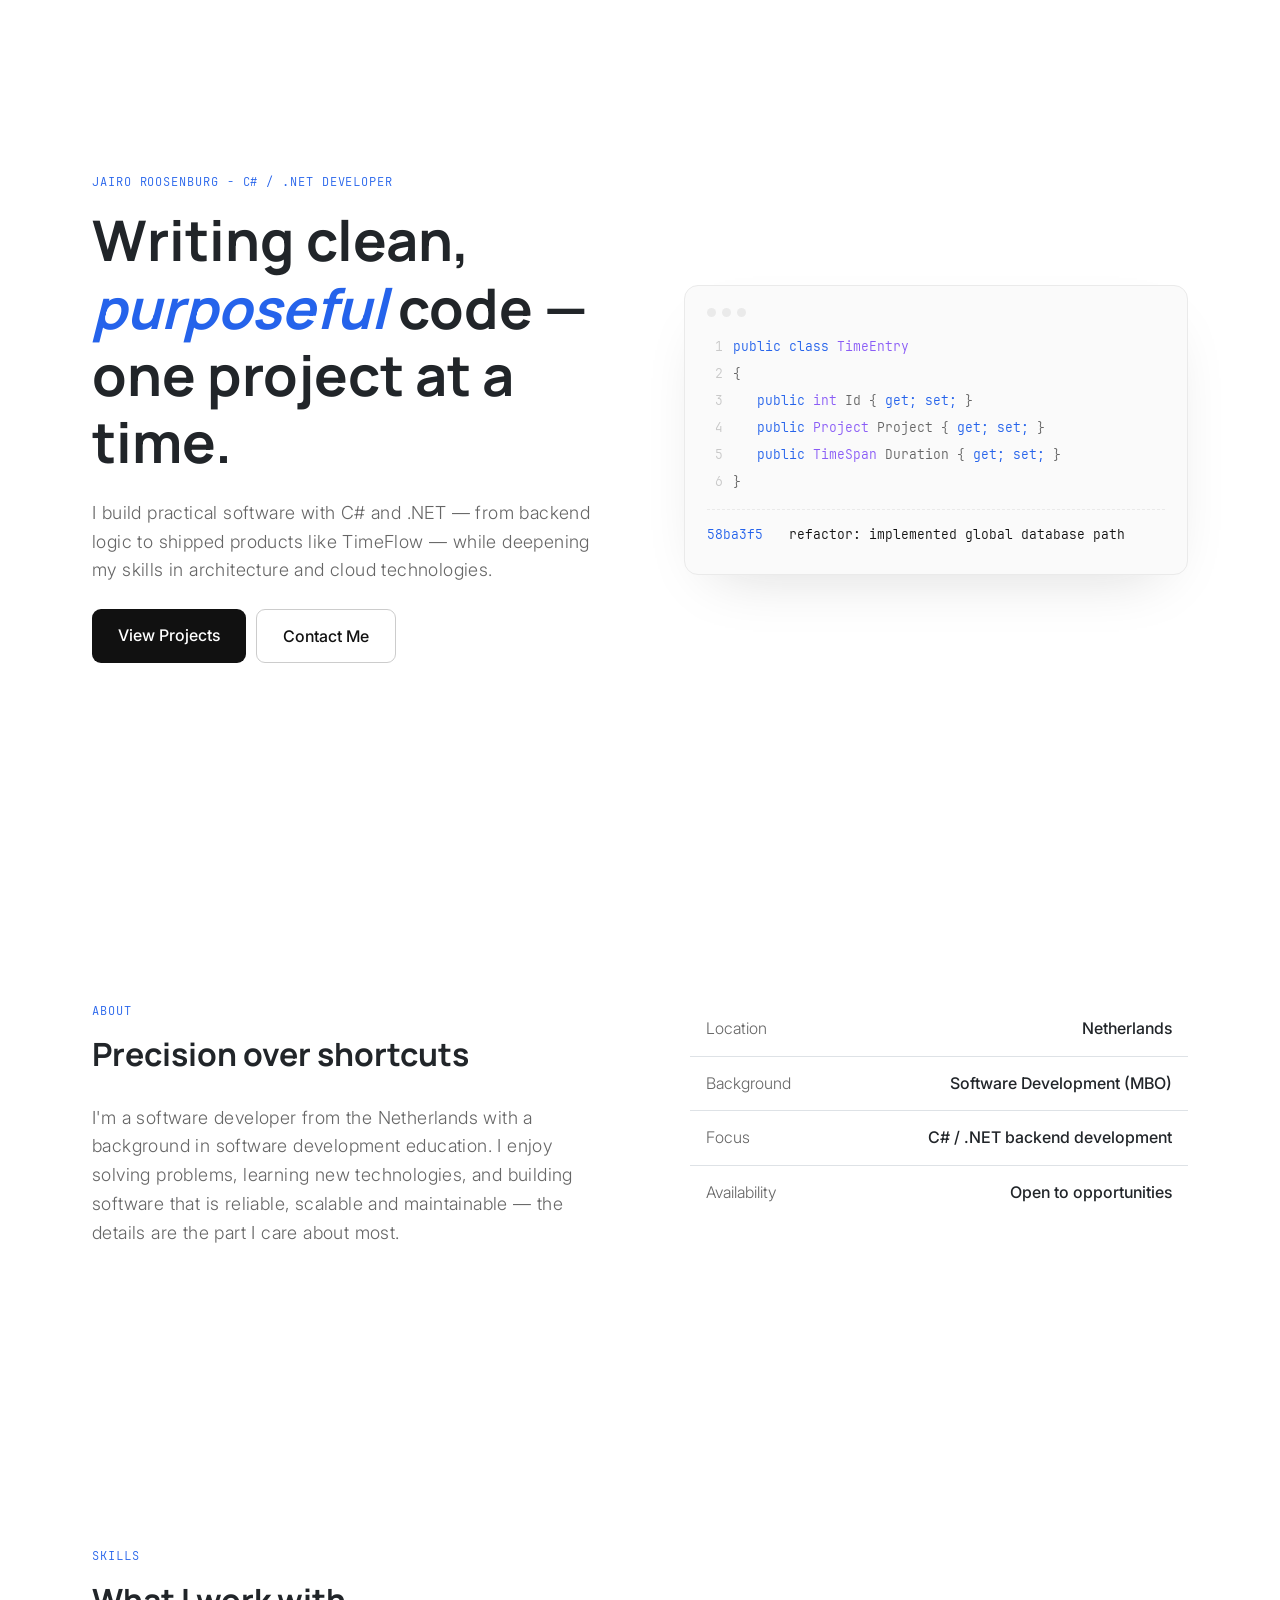
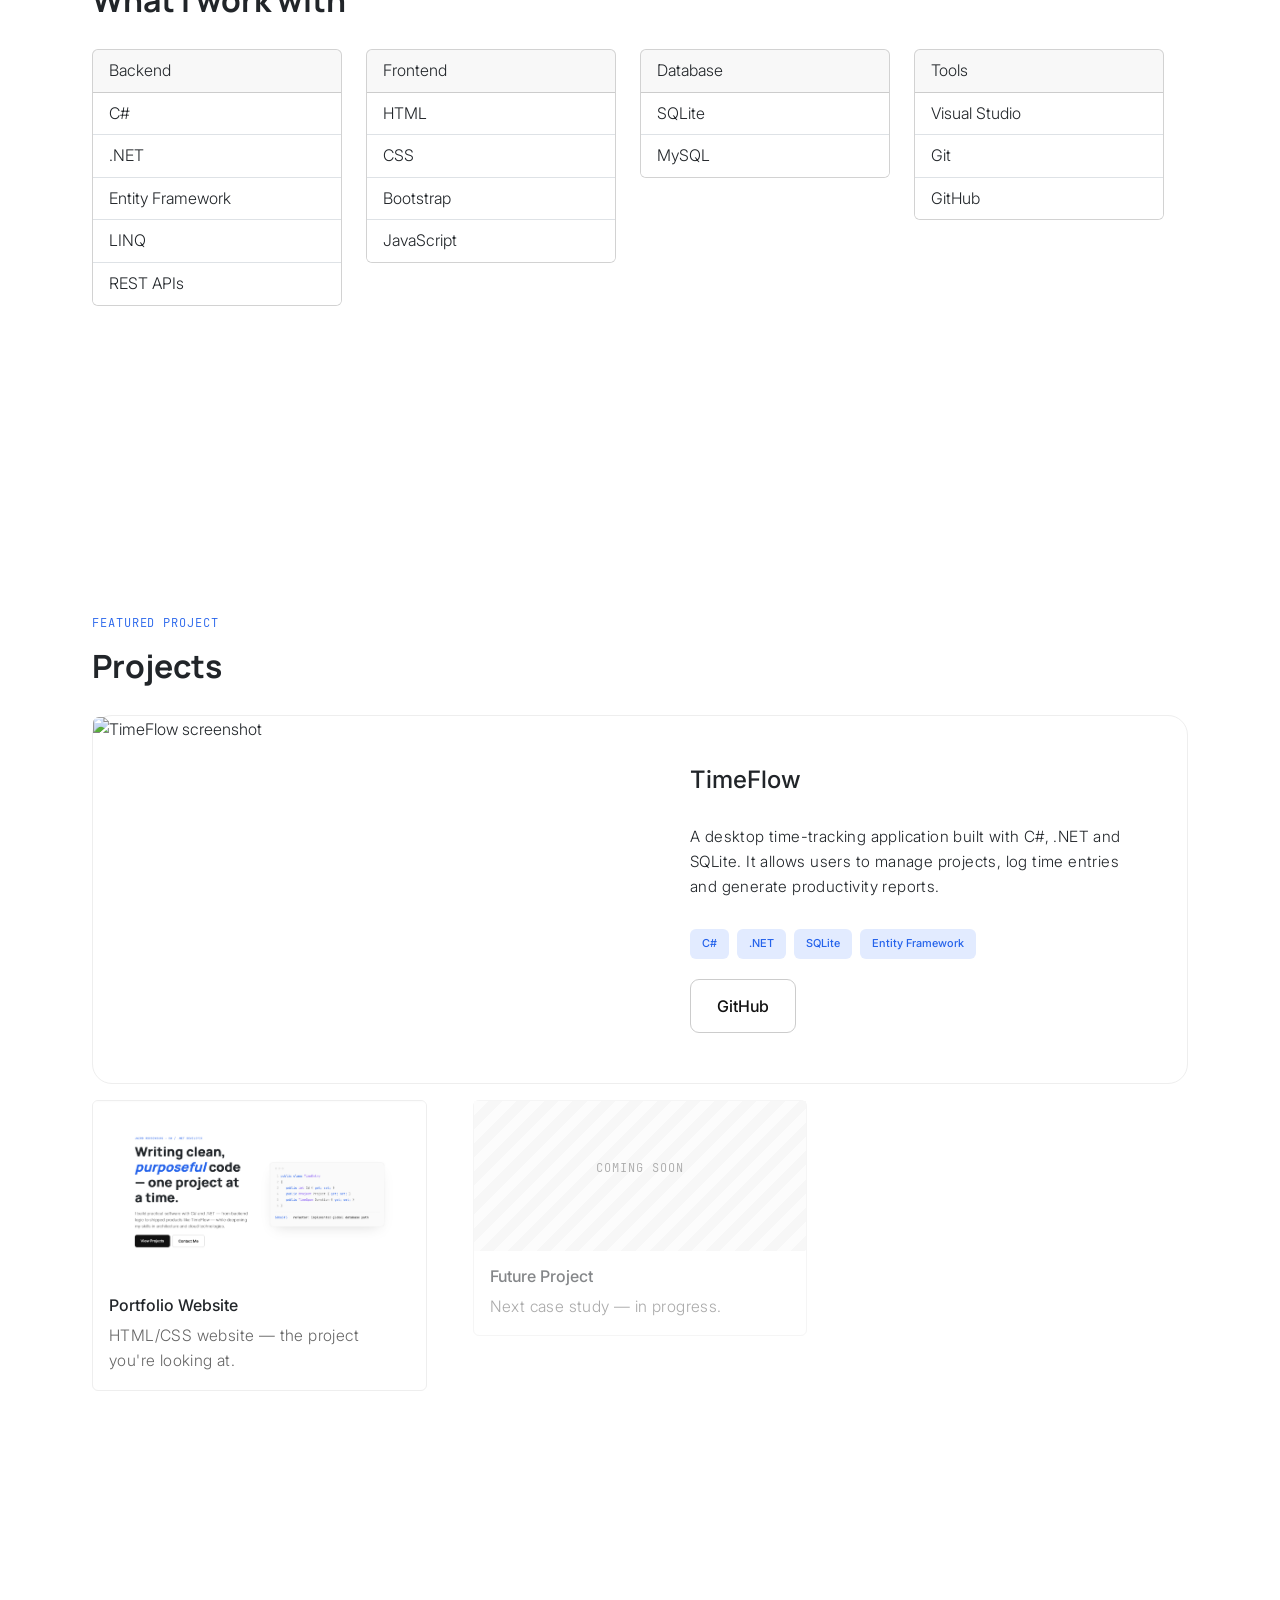
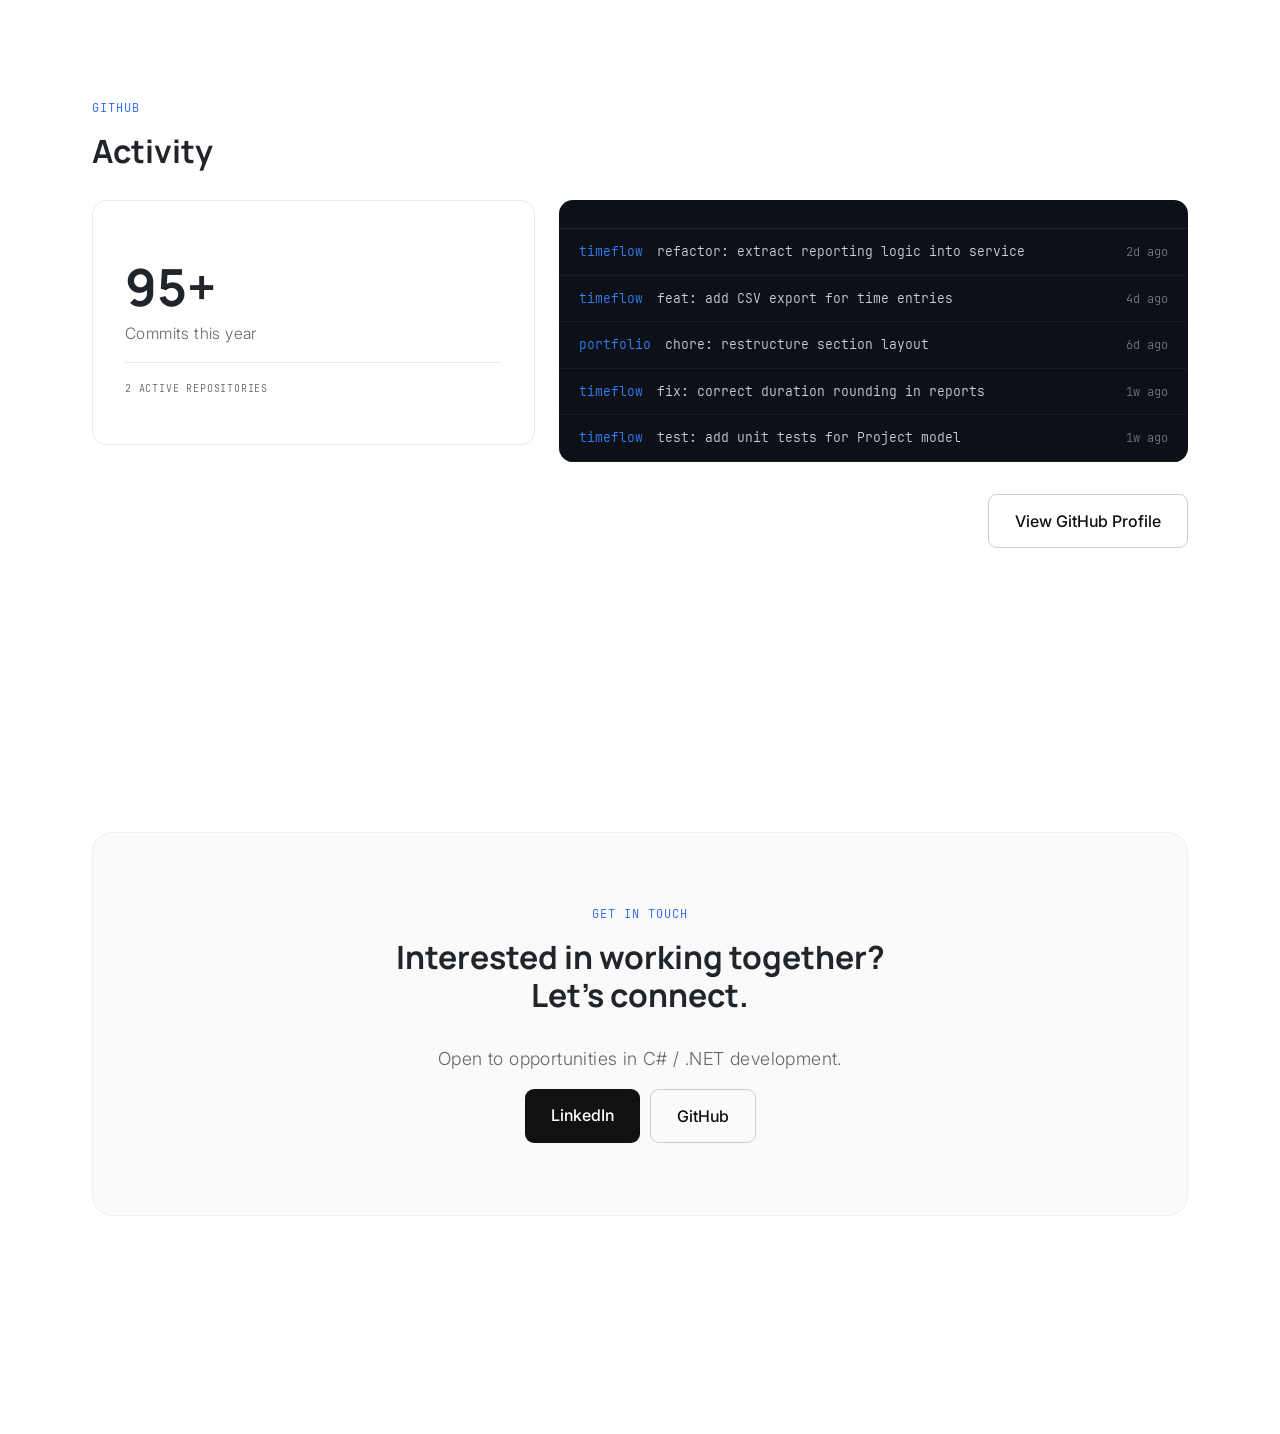
==== Index.html @ 28adeb72 "Initial commit" ====
﻿<!DOCTYPE html>
<html lang="en">
<head>
    <meta charset="utf-8" />
    <meta name="viewport" content="width=device-width, initial-scale=1.0" />
    <title>Home - Portfolio</title>
    <script type="importmap"></script>
    <link rel="stylesheet" href="lib/bootstrap/dist/css/bootstrap.min.css" />
    <link rel="stylesheet" href="css/site.css" asp-append-version="true" />
    <link rel="stylesheet" href="PortfolioWebsite.styles.css" asp-append-version="true" />
    <link rel="stylesheet" href="css/custom.css" asp-append-version="true" />
</head>
<body>
    <header>
    </header>
    <div class="container">
        <main role="main" class="pb-3">
            <div class="containe">
    <section>
        <div class="row py-4 align-items-center hero-section">
            <div class="col">
                <span class="mono">Jairo Roosenburg - C# / .NET Developer</span>
                <h1 class="display-4 fw-semibold">Writing clean, <em>purposeful</em> code — one project at a time.</h1>
                <div class="md-6">
                    <div class="my-4">
                        <p>I build practical software with C# and .NET — from backend logic to shipped products like
                            TimeFlow — while deepening my skills in architecture and cloud technologies.</p>
                    </div>
                    <div class="my-4 btn-row">
                        <a href="#projects" class="btn btn-primary">View Projects</a>
                        <a href="https://www.linkedin.com/in/jairo-roosenburg/"
                            class="btn btn-outline-secondary" target="_blank" rel="noreferrer noopener">Contact Me</a>
                    </div>
                </div>
            </div>
            <div class="col">
                <div class="code-card">
                    <div class="dots">
                        <span></span><span></span><span></span>
                    </div>
                    <div class="code-line">
                        <span class="ln">1</span>
                        <span>
                            <span class="kw">public class</span>
                            <span class="ty">TimeEntry</span>
                        </span>
                    </div>
                    <div class="code-line">
                        <span class="ln">2</span>
                        <span>{</span>
                    </div>
                    <div class="code-line">
                        <span class="ln">3</span>
                        <span>&nbsp;&nbsp;
                            <span class="kw">public</span>
                            <span class="ty">int</span> Id {
                            <span class="kw">get; set;</span> }</span>
                    </div>
                    <div class="code-line"><span class="ln">4</span><span>&nbsp;&nbsp;&nbsp;<span
                                class="kw">public</span>
                            <span class="ty">Project</span> Project { <span class="kw">get; set;</span> }</span></div>
                    <div class="code-line"><span class="ln">5</span><span>&nbsp;&nbsp;&nbsp;<span
                                class="kw">public</span>
                            <span class="ty">TimeSpan</span> Duration { <span class="kw">get; set;</span> }</span></div>
                    <div class="code-line"><span class="ln">6</span><span>}</span></div>
                    <div class="code-line commit"><span class="hash">58ba3f5</span>&nbsp; refactor: implemented global database path</div>
                </div>
            </div>
        </div>
    </section>
    <section>
        <div class="row my-5 py-4 about-grid">
            <div class="col">
                <span class="mono">About</span>
                <h2>Precision over shortcuts</h2>
                <p>I'm a software developer from the Netherlands with a background in software development education. I
                    enjoy solving problems, learning new technologies, and building software that is reliable, scalable
                    and maintainable — the details are the part I care about most.</p>
            </div>
            <div class="col">
                <ul class="list-group list-group-flush info-list">
                    <li class="list-group-item d-flex justify-content-between align-items-start"><span>Location</span>
                        <span>Netherlands</span>
                    </li>
                    <li class="list-group-item d-flex justify-content-between align-items-start"><span>Background</span>
                        <span>Software Development (MBO)</span>
                    </li>
                    <li class="list-group-item d-flex justify-content-between align-items-start"><span>Focus</span>
                        <span>C# / .NET backend development</span>
                    </li>
                    <li class="list-group-item d-flex justify-content-between align-items-start">
                        <span>Availability</span> <span>Open to opportunities</span>
                    </li>
                </ul>
            </div>
        </div>
    </section>
    <section>
        <div class="row my-5 py-4">
            <span class="mono">Skills</span>
            <h2>What I work with</h2>
            <div class="row">
                <div class="col">
                    <div class="card">
                        <div class="card-header">
                            Backend
                        </div>
                        <ul class="list-group list-group-flush">
                            <li class="list-group-item">C#</li>
                            <li class="list-group-item">.NET</li>
                            <li class="list-group-item">Entity Framework</li>
                            <li class="list-group-item">LINQ</li>
                            <li class="list-group-item">REST APIs</li>
                        </ul>
                    </div>
                </div>
                <div class="col">
                    <div class="card">
                        <div class="card-header">
                            Frontend
                        </div>
                        <ul class="list-group list-group-flush">
                            <li class="list-group-item">HTML</li>
                            <li class="list-group-item">CSS</li>
                            <li class="list-group-item">Bootstrap</li>
                            <li class="list-group-item">JavaScript</li>
                        </ul>
                    </div>
                </div>
                <div class="col">
                    <div class="card">
                        <div class="card-header">
                            Database
                        </div>
                        <ul class="list-group list-group-flush">
                            <li class="list-group-item">SQLite</li>
                            <li class="list-group-item">MySQL</li>
                        </ul>
                    </div>
                </div>
                <div class="col">
                    <div class="card">
                        <div class="card-header">
                            Tools
                        </div>
                        <ul class="list-group list-group-flush">
                            <li class="list-group-item">Visual Studio</li>
                            <li class="list-group-item">Git</li>
                            <li class="list-group-item">GitHub</li>
                        </ul>
                    </div>
                </div>
            </div>
        </div>
    </section>
    <section>
        <div class="row my-5 py-5" id="projects">
            <div class="">
                <span class="mono">Featured project</span>
                <h2>Projects</h2>
                <div class="row">
                    <div class="col">
                        <div class="card mb-3 featured-project project-card">
                            <div class="row g-0">
                                <div class="col-md-6">
                                    <img src="https://github.com/jairorose/TimeFlow/blob/main/Screenshots/main_menu.png?raw=true"
                                        class="img-fluid rounded-start" alt="TimeFlow screenshot">
                                </div>
                                <div class="col-md-6 featured-content">
                                    <div class="card-body">
                                        <h5 class="card-title">TimeFlow</h5>
                                        <p class="card-body">A desktop time-tracking application built with C#, .NET and
                                            SQLite. It allows users to manage projects, log time entries and generate
                                            productivity reports.</p>
                                        <div class="tag-row">
                                            <span class="tag">C#</span>
                                            <span class="tag">.NET</span>
                                            <span class="tag">SQLite</span>
                                            <span class="tag">Entity Framework</span>
                                        </div>
                                        <div class="btn-row">
                                            <!-- <a href="#" class="btn btn-primary">Read more</a> -->
                                            <a href="https://github.com/jairorose/TimeFlow"
                                                class="btn btn-outline-secondary" target="_blank" rel="noreferrer noopener">GitHub</a>
                                        </div>
                                    </div>
                                </div>
                            </div>
                        </div>
                    </div>
                </div>
                <div class="row project-grid">
                    <div class="col">
                        <div class="card project-card">
                            <img src="img/hero-banner-portfolio.png"
                                class="card-img-top" alt="...">
                            <div class="card-body">
                                <h5 class="card-title">Portfolio Website</h5>
                                <p class="card-text">HTML/CSS website — the project you're looking at.</p>
                            </div>
                        </div>
                    </div>
                    <div class="col">
                        <div class="card project-card soon">
                            <div class="proj-placeholder">
                                <span class="mono">Coming soon</span>
                            </div>
                            <div class="card-body">
                                <h5 class="card-title">Future Project</h5>
                                <p class="card-text">Next case study — in progress.</p>
                            </div>
                        </div>
                    </div>
                </div>
            </div>
        </div>
    </section>
    <section>
        <div class="my-5 py-4">
            <span class="mono">GitHub</span>
            <h2>Activity</h2>
            <div class="row">
                <div class="col-5">
                    <div class="card gh-card">
                        <div class="card-body">
                            <h5 class="card-title gh-num">95+</h5>
                            <p class="card-text">Commits this year</p>
                            <p class="mono gh-repos">2 active repositories</p>
                        </div>
                    </div>
                </div>
                <div class="col-7">
                    <div class="gh-feed">
                        <div class="bar">
                            <span></span><span></span><span></span>
                        </div>
                        <div class="gh-row">
                            <span class="repo">timeflow</span>
                            <span class="msg">refactor: extract reporting logic into service</span>
                            <span class="time">2d ago</span>
                        </div>
                        <div class="gh-row">
                            <span class="repo">timeflow</span>
                            <span class="msg">feat: add CSV export for time entries</span>
                            <span class="time">4d ago</span>
                        </div>
                        <div class="gh-row">
                            <span class="repo">portfolio</span>
                            <span class="msg">chore: restructure section layout</span>
                            <span class="time">6d ago</span>
                        </div>
                        <div class="gh-row">
                            <span class="repo">timeflow</span>
                            <span class="msg">fix: correct duration rounding in reports</span>
                            <span class="time">1w ago</span>
                        </div>
                        <div class="gh-row">
                            <span class="repo">timeflow</span>
                            <span class="msg">test: add unit tests for Project model</span>
                            <span class="time">1w ago</span>
                        </div>
                    </div>
                </div>
            </div>
            <div class="gh-button">
                <a href="https://github.com/jairorose" target="_blank" rel="noreferrer noopener" class="btn btn-outline-secondary">View GitHub Profile</a>
            </div>
        </div>
    </section>
    <section>
        <div class="row my-5 py-4">
            <div class="col">
                <div class="contact-box">
                    <span class="mono">Get in touch</span>
                    <h2>Interested in working together?
                        <br />Let's connect.
                    </h2>
                    <p>Open to opportunities in C# / .NET development.</p>
                    <div class="btn-row">
                        <a href="https://www.linkedin.com/in/jairo-roosenburg/" target="_blank" rel="noreferrer noopener" class="btn btn-primary"
                            role="button">LinkedIn</a>
                        <a href="https://github.com/jairorose" target="_blank" rel="noreferrer noopener" class="btn btn-outline-secondary">GitHub</a>
                    </div>
                </div>
            </div>
        </div>
    </section>
</div>
        </main>
    </div>

    <footer class="footer text-muted">
    </footer>
    <script src="lib/jquery/dist/jquery.min.js"></script>
    <script src="lib/bootstrap/dist/js/bootstrap.bundle.min.js"></script>
    <script src="js/site.js" asp-append-version="true"></script>
</body>
</html>
---- css/site.css ----
html {
  font-size: 14px;
}

@media (min-width: 768px) {
  html {
    font-size: 16px;
  }
}

.btn:focus, .btn:active:focus, .btn-link.nav-link:focus, .form-control:focus, .form-check-input:focus {
  box-shadow: 0 0 0 0.1rem white, 0 0 0 0.25rem #258cfb;
}

html {
  position: relative;
  min-height: 100%;
}

body {
  margin-bottom: 60px;
}

.form-floating > .form-control-plaintext::placeholder, .form-floating > .form-control::placeholder {
  color: var(--bs-secondary-color);
  text-align: end;
}

.form-floating > .form-control-plaintext:focus::placeholder, .form-floating > .form-control:focus::placeholder {
  text-align: start;
}
---- css/custom.css ----
@font-face {
    font-family: "Jetbrains Mono";
    src: url(../fonts/JetBrainsMono-Light.woff2) format("woff2");
    font-weight: 400;
    font-style: normal;
}

@font-face {
    font-family: "Inter";
    src: url(../fonts/Inter_24pt-Light.ttf);
    font-weight: 400;
    font-style: normal;
}

@font-face {
    font-family: "Inter";
    src: url(../fonts/Inter_18pt-Medium.ttf);
    font-weight: 600;
    font-style: bold;
}

@font-face {
    font-family: "Manrope";
    src: url(../fonts/Manrope-Bold.ttf);
}

body {
    font-family: Inter;
    line-height: 1.6;
}

h1, h2 {
    font-family: Manrope, sans-serif;
}

h2 {
    padding-bottom: 22px;
}

.hero-section {
    height: 80vh;
    gap: 64px;
}

.mono {
    font-family: "Jetbrains Mono", monospace;
    color: #2563EB;
    font-size: 0.72em;
    letter-spacing: 0.08em;
    text-transform: uppercase;
    margin-bottom: 15px;
    display: flex;
}

em {
    color: #2563EB;
}

p {
    color: #666;
    font-family: Inter;
    font-size: 1.12em;
    letter-spacing: 0.4px;
    
}

.btn {
    padding: 14px 26px;
    border-radius: 9px;
    font-weight: 600;
}

.btn-primary {
    background-color: #111;
    border: #111;
}

.btn-primary:hover {
    background-color: #2563EB;
}

.btn-outline-secondary {
    border-color: #ccc;
    color: #111;
}

.btn-outline-secondary:hover {
    border-color: #111;
    background-color: transparent;
    color: #111;
}

li span:first-child {
    color: #666
}

li span:last-child {
    font-weight: 600;
}

.info-list li {
    padding-top: 14px;
    padding-bottom: 14px;
}

section {
    padding: 70px 0;
}

.container {
    max-width: 1120px;
}

.about-grid {
    gap: 75px;
}

.contact-box {
    border-radius: 20px;
    text-align: center;
    border: 1px solid;
    border-color: #eee;
    background-color: #fafafa;
    padding: 72px 48px;
}

.contact-box span {
    display: block;
}

.tag {
    padding: 6px 12px;
    font-size: 0.78em;
    border-radius: 6px;
    background-color: #e2ebff;
    color: #2563EB;
    font-family: Inter, sans-serif;
    font-weight: 600;
}

.tag-row {
    display: flex;
    gap: 8px;
}

.btn-row {
    display: flex;
    gap: 10px;
}

.contact-box .btn-row {
    justify-content: center;
}

.project-card {
    border: 1px solid #eee;
}

.card-title {
    font-size: 1rem;
    font-weight: 600;
}

.card-body {
    font-size: 0.88em;
}

.project-grid {
    display: grid;
    grid-template-columns: repeat(3, 1fr);
    gap: 22px;
}

.featured-project {
    border-radius: 20px;
}

.featured-project h5 {
    font-size: 1.5rem;
    margin-bottom: 30px;
}

.featured-project p {
    font-size: 1.1em;
    margin-bottom: 30px;
}

.featured-project .card-body {
    padding: 0;
}

.featured-content {
    padding: 50px;
}

.featured-content .tag-row {
    margin-bottom: 20px;
}

.code-card {
    background: #FAFAFA;
    border: 1px solid #EAEAEA;
    border-radius: 14px;
    padding: 22px 22px 26px;
    font-family: "JetBrains Mono",monospace;
    font-size: 0.82rem;
    box-shadow: 0 24px 60px -30px rgba(17,17,17,.18);
}

.code-card .dots {
    display: flex;
    gap: 6px;
    margin-bottom: 16px;
}

.code-line {
    display: flex;
    gap: 10px;
    padding: 3px 0;
    color: rgb(102, 102, 102);
}

.code-line .ln {
    color: #C9C9C9;
    width: 16px;
    text-align: right;
}

.code-line .kw, .code-line .hash {
    color: #2563EB;
}

.code-line .ty {
    color: #8A5CF6;
}

.code-card .dots span {
    width: 9px;
    height: 9px;
    border-radius: 50%;
    background: #EAEAEA;
}

.code-line.commit {
    margin-top: 14px;
    padding-top: 14px;
    border-top: 1px dashed #EAEAEA;
    color: #111;
}

.gh-feed {
    background: #0D1117;
    border-radius: 14px;
    overflow: hidden;
    color: #C9D1D9;
    font-family: 'JetBrains Mono',monospace;
    font-size: 0.82rem;
}

.gh-feed .bar {
    display: flex;
    gap: 6px;
    padding: 14px 18px;
    border-bottom: 1px solid #21262D;
}

.gh-feed .gh-row {
    display: flex;
    gap: 14px;
    padding: 12px 20px;
    border-bottom: 1px solid #161B22;
    align-items: baseline;
}

.gh-feed .repo {
    color: #2F81F7;
    flex: 0 0 auto;
}

.gh-feed .msg {
    color: #C9D1D9;
    flex: 1;
    overflow: hidden;
    text-overflow: ellipsis;
    white-space: nowrap;
}

.gh-feed .time {
    color: #6E7681;
    flex: 0 0 auto;
    font-size: 0.76rem;
}

.gh-num {
    font-family: 'Manrope';
    font-weight: 800;
    font-size: 3.2rem;
    line-height: 1;
}

.gh-repos {
    color: #666;
    padding-top: 18px;
    border-top: 1px solid #EAEAEA;
}

.gh-card .card-body {
    padding: 60px 32px 32px 32px;
}

.gh-card {
    border-radius: 14px;
    border: 1px solid #EAEAEA;
}

.gh-button {
    display: flex;
    justify-content: right;
    margin-top: 32px;
}

.proj-placeholder {
    position: relative;
    height: 150px;
    overflow: hidden;
    background: repeating-linear-gradient(135deg, #FAFAFA 0 10px, #F2F2F2 10px 20px);
    border-bottom: 1px solid var(--border);
    display: flex;
    align-items: center;
    justify-content: center;
}

.proj-placeholder .mono {
    color: #666666;
}

.project-card.soon {
    opacity: 0.55;
}
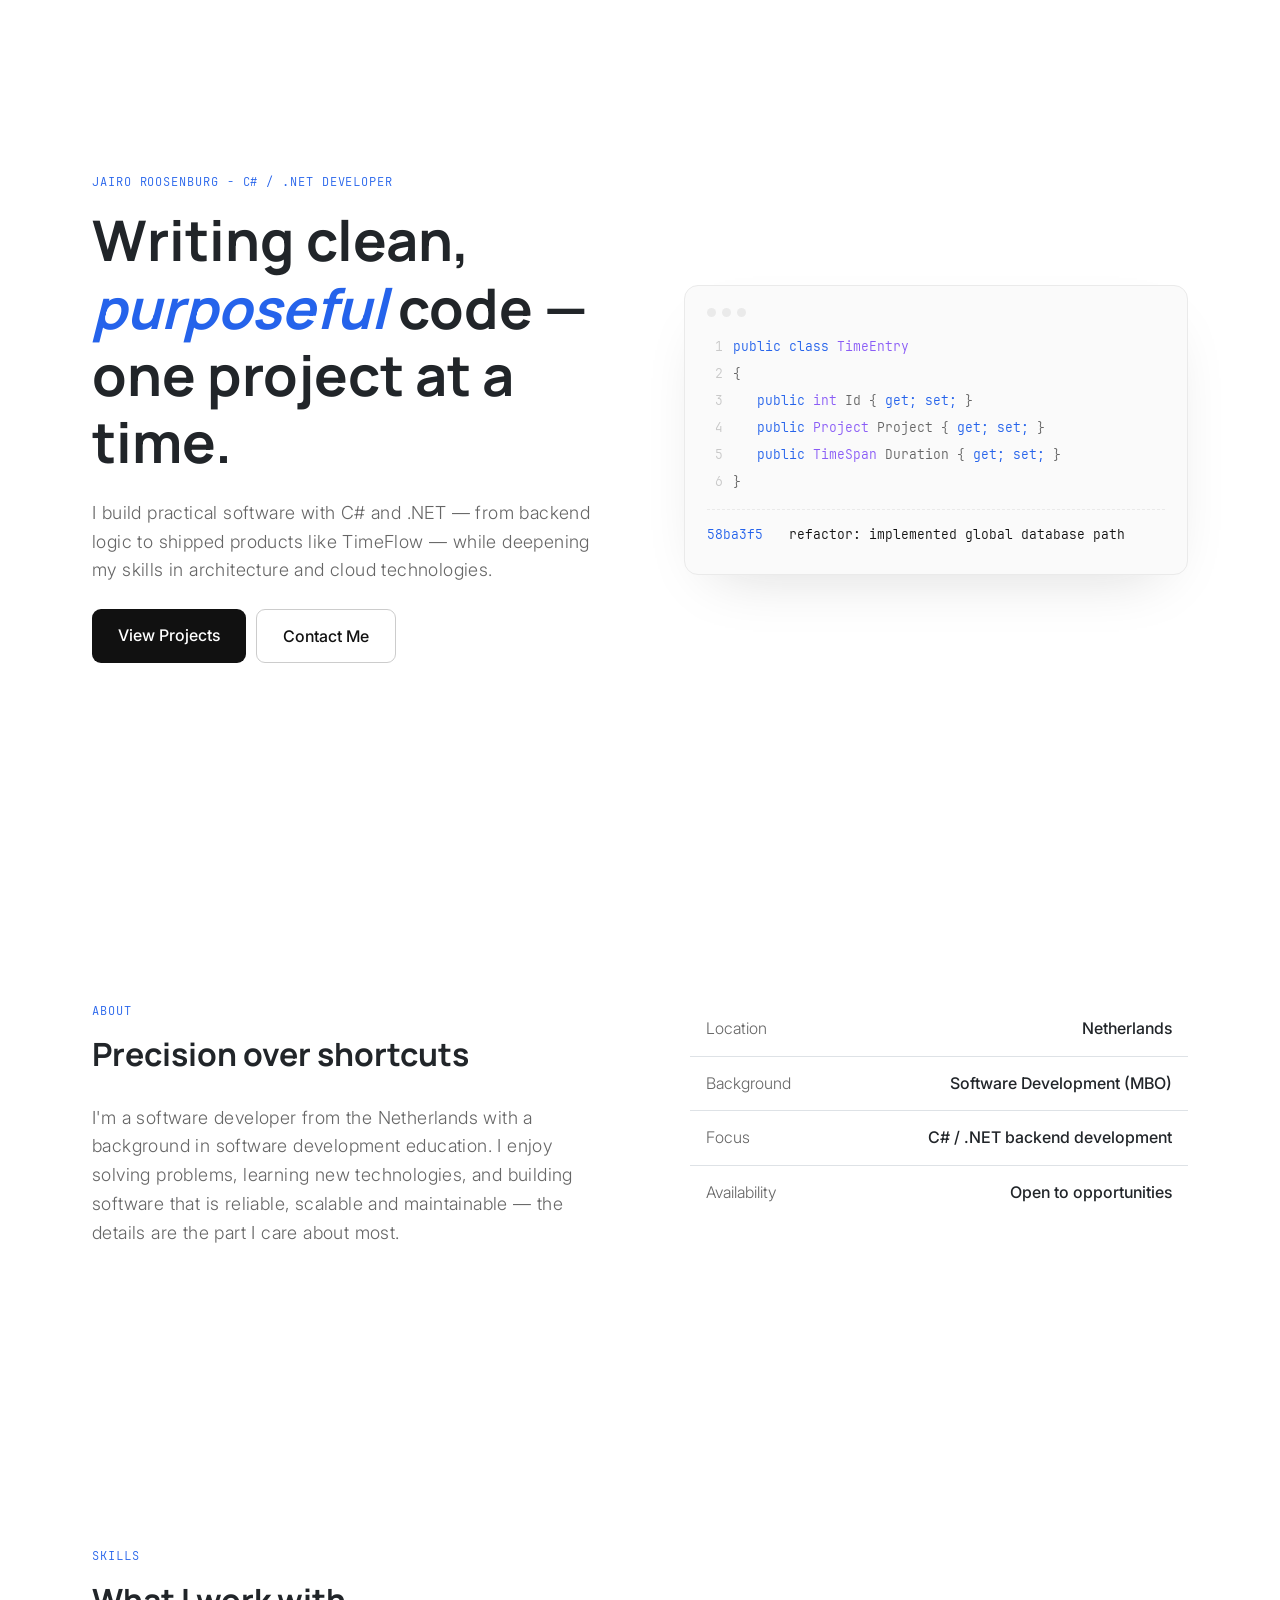
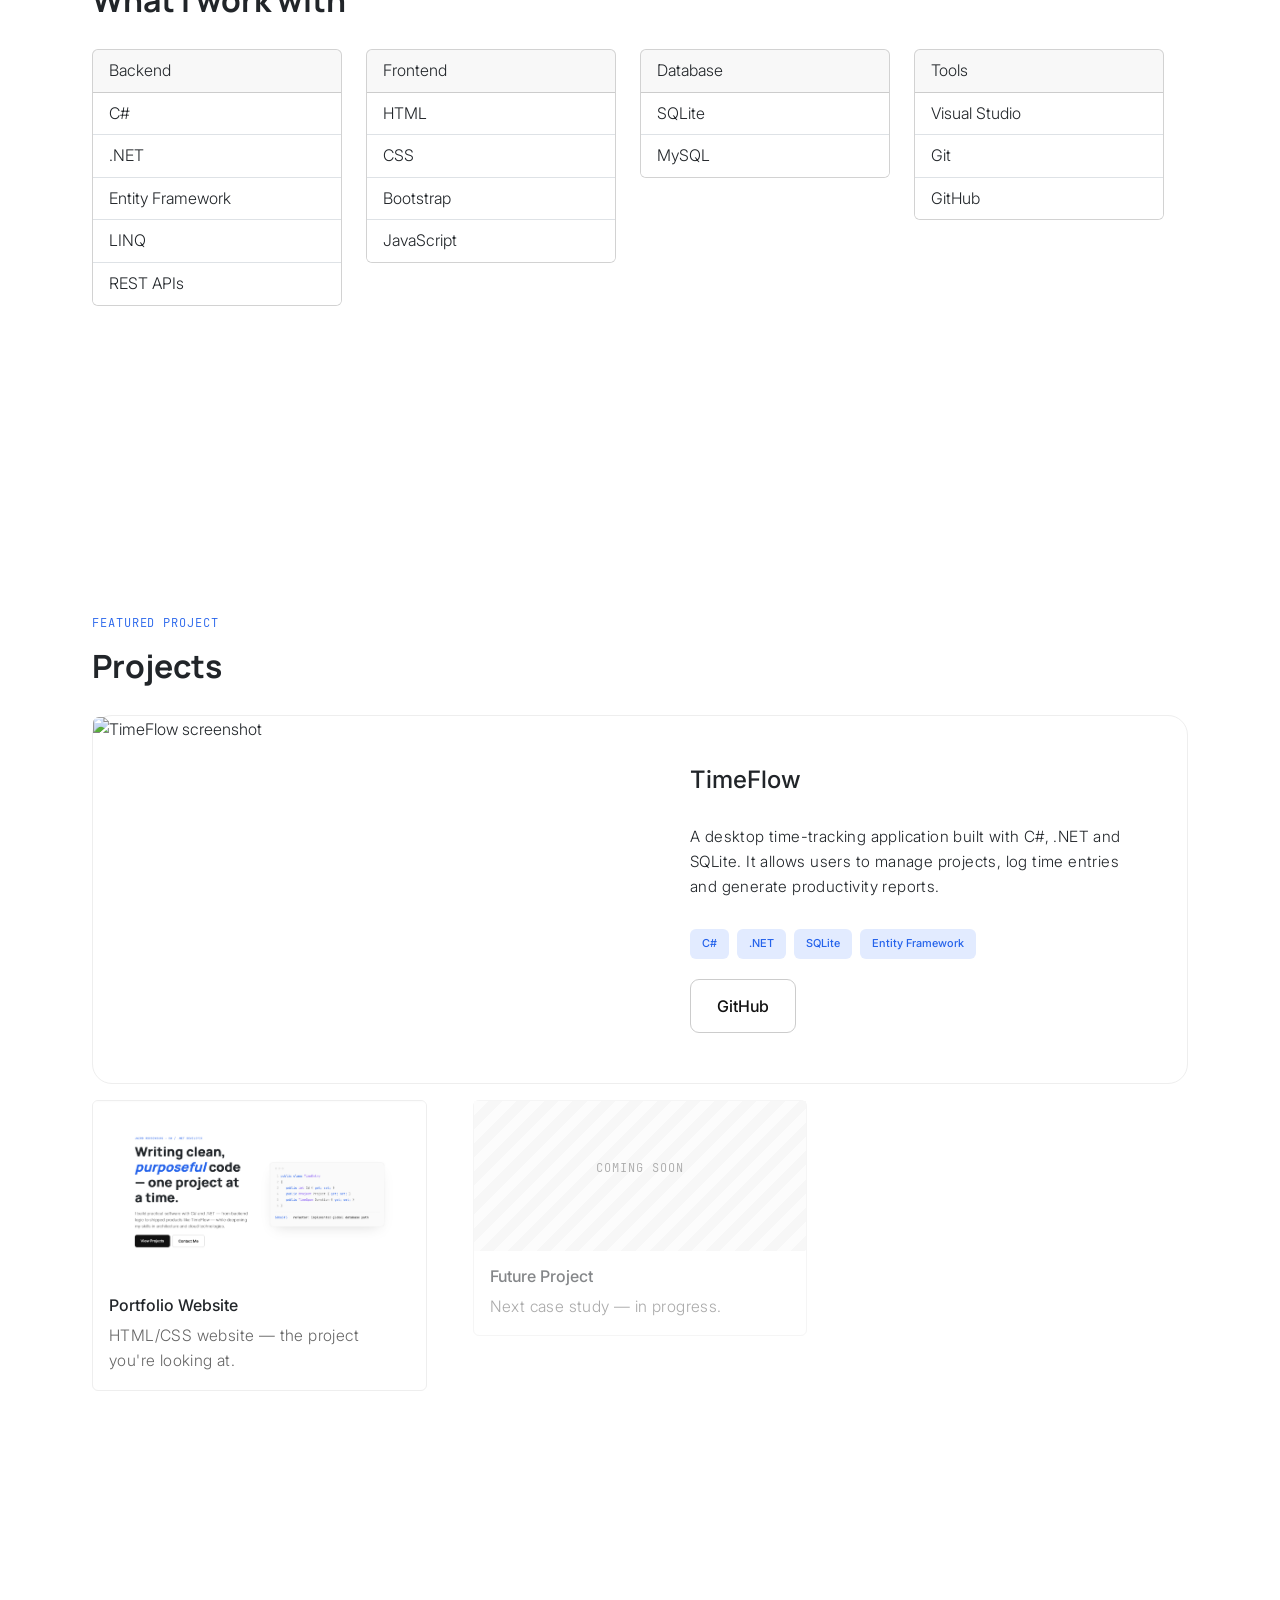
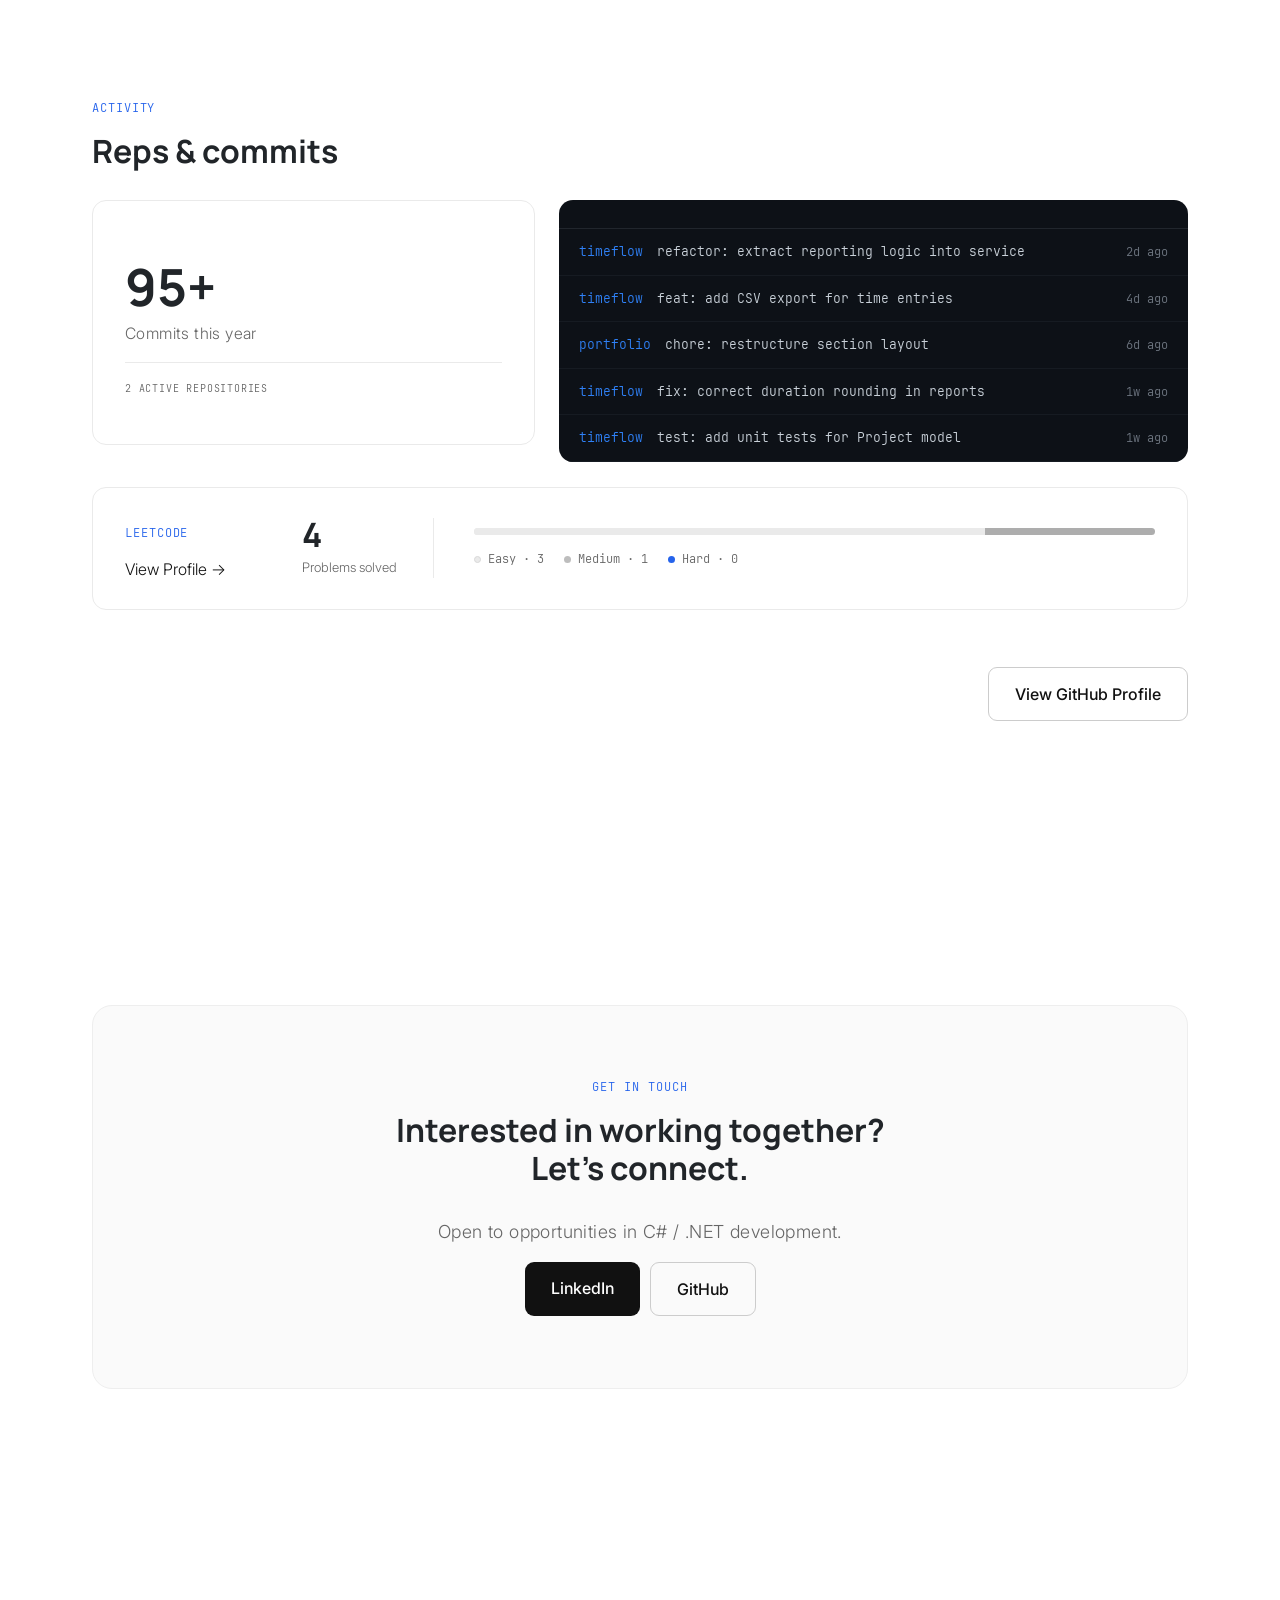
==== commit d8e5b9f5: "feat: add Leetcode hardcoded stats section to activity panel" ====
--- a/Index.html
+++ b/Index.html
@@ -9,6 +9,9 @@
     <link rel="stylesheet" href="css/site.css" asp-append-version="true" />
     <link rel="stylesheet" href="PortfolioWebsite.styles.css" asp-append-version="true" />
     <link rel="stylesheet" href="css/custom.css" asp-append-version="true" />
+    <link rel="icon" type="image/svg+xml" href="img/icons/favicon.svg">
+    <link rel="icon" type="image/x-icon" href="favicon.ico">
+    <link rel="apple-touch-icon" href="img/icons/apple-touch-icon.png">
 </head>
 <body>
     <header>
@@ -217,8 +220,8 @@
     </section>
     <section>
         <div class="my-5 py-4">
-            <span class="mono">GitHub</span>
-            <h2>Activity</h2>
+            <span class="mono">Activity</span>
+            <h2>Reps & commits</h2>
             <div class="row">
                 <div class="col-5">
                     <div class="card gh-card">
@@ -258,6 +261,32 @@
                             <span class="repo">timeflow</span>
                             <span class="msg">test: add unit tests for Project model</span>
                             <span class="time">1w ago</span>
+                        </div>
+                    </div>
+                </div>
+            </div>
+            <div class="row">
+                <div class="col">
+                    <div class="lc-card">
+                        <div class="lc-head">
+                            <span class="mono">LeetCode</span>
+                            <a class="proof" href="https://leetcode.com/u/jairorose/" target="_blank" rel="noreferrer noopener">View Profile →</a>
+                        </div>
+                        <div class="lc-stat">
+                            <div class="num">4</div>
+                            <div class="lbl">Problems solved</div>
+                        </div>
+                        <div class="lc-split">
+                            <div class="lc-split-bar">
+                                <span class="easy"></span>
+                                <span class="medium"></span>
+                                <span class="hard"></span>
+                            </div>
+                            <div class="lc-split-legend">
+                                <span><i class="dot easy"></i>Easy · 3</span>
+                                <span><i class="dot medium"></i>Medium · 1</span>
+                                <span><i class="dot hard"></i>Hard · 0</span>
+                            </div>
                         </div>
                     </div>
                 </div>
--- a/css/custom.css
+++ b/css/custom.css
@@ -202,7 +202,7 @@
     border: 1px solid #EAEAEA;
     border-radius: 14px;
     padding: 22px 22px 26px;
-    font-family: "JetBrains Mono",monospace;
+    font-family: "JetBrains Mono", monospace;
     font-size: 0.82rem;
     box-shadow: 0 24px 60px -30px rgba(17,17,17,.18);
 }
@@ -308,7 +308,7 @@
     padding: 60px 32px 32px 32px;
 }
 
-.gh-card {
+.gh-card, .lc-card {
     border-radius: 14px;
     border: 1px solid #EAEAEA;
 }
@@ -336,4 +336,106 @@
 
 .project-card.soon {
     opacity: 0.55;
+}
+
+.lc-card {
+    padding: 26px 32px;
+    display: flex;
+    margin: 25px 0;
+    display: flex;
+    align-items: center;
+    gap: 40px;
+}
+
+.lc-stat .num {
+    font-size: 2.1rem;
+    line-height: 1;
+    font-family: 'Manrope';
+}
+
+.lc-stat {
+    display: block;
+    border-right: 1px solid #EAEAEA;
+    padding-right: 36px;
+
+}
+
+.lc-stat .lbl {
+    font-size: 0.82rem;
+    color: #666666;
+    margin-top: 6px;
+}
+
+.lc-head {
+    margin-right: 36px;
+}
+
+.lc-split-legend {
+    font-family: "JetBrains Mono", monospace;
+    font-size: 0.78rem;
+    color: #666666;
+    margin-top: 14px;
+}
+
+.lc-split-legend .dot {
+    display: inline-block;
+    width: 7px;
+    height: 7px;
+    border-radius: 50%;
+    margin-right: 7px;
+}
+
+.lc-split-legend .dot.easy {
+    background: #EAEAEA;
+    border: 1px solid #D8D8D8;
+}
+
+.lc-split-legend .dot.medium {
+    background: rgba(17,17,17,0.28);
+}
+
+.lc-split-legend .dot.hard {
+    background: #2563EB;
+}
+
+.lc-split-legend {
+    display: flex;
+    gap: 20px;
+}
+
+.lc-split-bar span {
+    height: 100%;
+}
+
+.lc-split-bar {
+    display: flex;
+    height: 7px;
+    border-radius: 4px;
+    overflow: hidden;
+    background: #EAEAEA;
+}
+
+.lc-split-bar .easy {
+    background: #EAEAEA;
+    width: 75%;
+}
+
+.lc-split-bar .medium {
+    background: rgba(17,17,17,0.28);
+    width: 25%;
+}
+
+.lc-split-bar .hard {
+    background: #2563EB;
+    width: 0%;
+}
+
+.lc-split {
+    flex: 1;
+}
+
+.lc-head, .proof {
+    text-decoration: none;
+    margin-top: 10px;
+    color: #111;
 }
